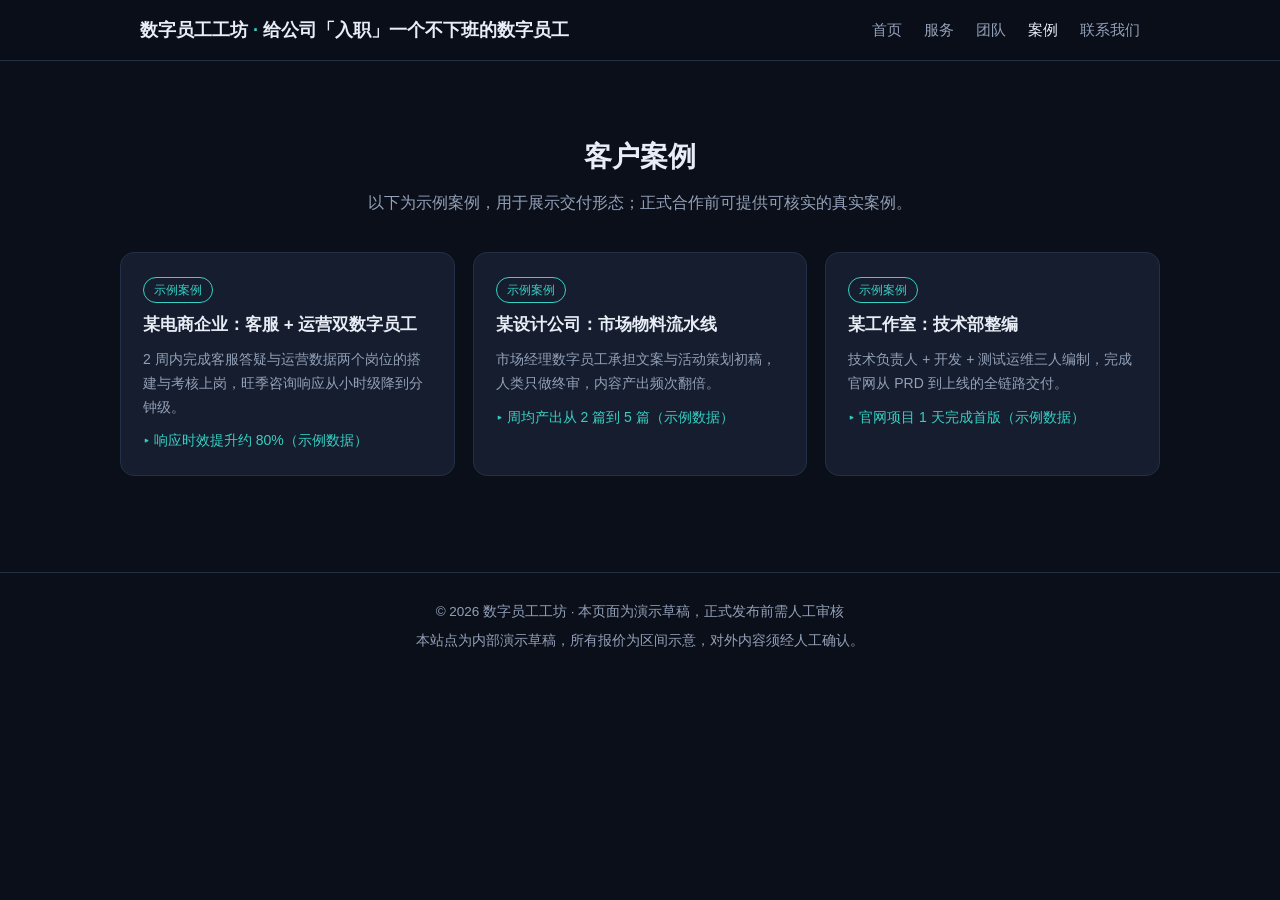
==== cases.html @ d9b38b22 "更新联系方式：电话 130-7985-3222 / 邮箱 541746278@qq.com" ====
<!DOCTYPE html>
<html lang="zh-CN">
<head>
<meta charset="UTF-8">
<meta name="viewport" content="width=device-width, initial-scale=1.0">
<title>客户案例 · 数字员工工坊</title>
<link rel="stylesheet" href="assets/style.css">
</head>
<body data-page="cases">
<header class="site"><div class="wrap" id="nav"></div></header>
<main>
  <section class="block" id="cases" style="padding-top:72px"></section>
</main>
<footer class="site" id="footer"></footer>
<script src="content.js"></script>
<script src="assets/app.js"></script>
</body>
</html>
---- assets/style.css ----
/* 官网共享样式 · 深色科技风 */
:root {
  --bg: #0b0f1a;
  --bg2: #111827;
  --card: #151d2e;
  --border: #243046;
  --text: #e8edf6;
  --muted: #93a1b8;
  --accent: #5b8cff;
  --accent2: #37d0c4;
  --radius: 14px;
  --maxw: 1080px;
}
* { box-sizing: border-box; margin: 0; padding: 0; }
html { scroll-behavior: smooth; }
body {
  background: var(--bg);
  color: var(--text);
  font-family: -apple-system, "Segoe UI", "PingFang SC", "Microsoft YaHei", sans-serif;
  line-height: 1.7;
}
a { color: var(--accent); text-decoration: none; }
a:hover { text-decoration: underline; }
.wrap { max-width: var(--maxw); margin: 0 auto; padding: 0 20px; }

/* 导航 */
header.site {
  position: sticky; top: 0; z-index: 50;
  background: rgba(11,15,26,.85); backdrop-filter: blur(8px);
  border-bottom: 1px solid var(--border);
}
.nav { display: flex; align-items: center; justify-content: space-between; height: 60px; }
.brand { font-weight: 700; font-size: 18px; color: var(--text); }
.brand span { color: var(--accent2); }
.nav ul { display: flex; gap: 22px; list-style: none; }
.nav ul a { color: var(--muted); font-size: 15px; }
.nav ul a.active, .nav ul a:hover { color: var(--text); text-decoration: none; }
@media (max-width: 640px) { .nav ul { gap: 12px; font-size: 13px; } .brand { font-size: 15px; } }

/* Hero */
.hero { padding: 84px 0 56px; text-align: center;
  background: radial-gradient(600px 300px at 50% -40px, rgba(91,140,255,.18), transparent); }
.hero h1 { font-size: clamp(26px, 4.5vw, 42px); line-height: 1.3; }
.hero .sub { color: var(--muted); font-size: 17px; margin: 16px auto 8px; max-width: 640px; }
.hero ul { list-style: none; margin: 20px 0 28px; color: var(--muted); }
.hero ul li::before { content: "✓ "; color: var(--accent2); }
.btn { display: inline-block; padding: 12px 26px; border-radius: 999px; font-weight: 600; margin: 0 8px; }
.btn.primary { background: linear-gradient(90deg, var(--accent), var(--accent2)); color: #061018; }
.btn.ghost { border: 1px solid var(--border); color: var(--text); }
.btn:hover { text-decoration: none; filter: brightness(1.1); }

/* 通用板块 */
section.block { padding: 56px 0; }
h2.title { font-size: 28px; text-align: center; margin-bottom: 8px; }
p.desc { text-align: center; color: var(--muted); margin-bottom: 36px; }

/* 卡片网格 */
.grid { display: grid; gap: 18px; }
.grid.c2 { grid-template-columns: repeat(2, 1fr); }
.grid.c3 { grid-template-columns: repeat(3, 1fr); }
.grid.c4 { grid-template-columns: repeat(4, 1fr); }
@media (max-width: 900px) { .grid.c3, .grid.c4 { grid-template-columns: repeat(2, 1fr); } }
@media (max-width: 560px) { .grid.c2, .grid.c3, .grid.c4 { grid-template-columns: 1fr; } }
.card {
  background: var(--card); border: 1px solid var(--border);
  border-radius: var(--radius); padding: 22px;
  transition: transform .15s ease, border-color .15s ease;
}
.card:hover { transform: translateY(-3px); border-color: var(--accent); }
.card h3 { font-size: 17px; margin-bottom: 8px; }
.card p { color: var(--muted); font-size: 14px; }
.card .icon { font-size: 26px; margin-bottom: 10px; }
.card ul { margin-top: 10px; padding-left: 18px; color: var(--muted); font-size: 13.5px; }
.tag { display: inline-block; font-size: 12px; color: var(--accent2); border: 1px solid var(--accent2); border-radius: 999px; padding: 2px 10px; margin-bottom: 8px; }

/* 流程 */
.steps { display: flex; gap: 14px; flex-wrap: wrap; justify-content: center; }
.step { background: var(--card); border: 1px solid var(--border); border-radius: var(--radius); padding: 18px; width: 190px; }
.step .no { font-size: 22px; font-weight: 700; color: var(--accent); }
.step h4 { margin: 6px 0; }
.step p { color: var(--muted); font-size: 13px; }

/* 价格 */
.price { text-align: center; }
.price .amount { font-size: 26px; font-weight: 700; color: var(--accent2); margin: 8px 0; }
.price .period { color: var(--muted); font-size: 13px; }

/* FAQ */
details { background: var(--card); border: 1px solid var(--border); border-radius: var(--radius); padding: 14px 18px; margin-bottom: 12px; }
summary { cursor: pointer; font-weight: 600; }
details p { color: var(--muted); margin-top: 8px; font-size: 14px; }

/* 联系 */
.contact-grid { display: grid; grid-template-columns: 1fr 1fr; gap: 24px; }
@media (max-width: 720px) { .contact-grid { grid-template-columns: 1fr; } }
.channel { display: flex; gap: 12px; padding: 14px 0; border-bottom: 1px solid var(--border); }
.channel b { min-width: 64px; color: var(--accent2); }
form.demo label { display: block; margin: 12px 0 6px; color: var(--muted); font-size: 14px; }
form.demo input, form.demo textarea, form.demo select {
  width: 100%; padding: 10px 12px; border-radius: 8px;
  border: 1px solid var(--border); background: var(--bg2); color: var(--text);
}
form.demo button { margin-top: 16px; cursor: pointer; border: none; }
.note { color: var(--warn, #e0a34a); font-size: 13px; margin-top: 12px; }

/* CTA 横幅 */
.banner {
  background: linear-gradient(90deg, rgba(91,140,255,.16), rgba(55,208,196,.16));
  border: 1px solid var(--border); border-radius: var(--radius);
  padding: 40px; text-align: center;
}
.banner h2 { font-size: 24px; margin-bottom: 8px; }
.banner p { color: var(--muted); margin-bottom: 20px; }

/* 页脚 */
footer.site { border-top: 1px solid var(--border); padding: 28px 0 40px; margin-top: 40px; color: var(--muted); font-size: 13.5px; text-align: center; }
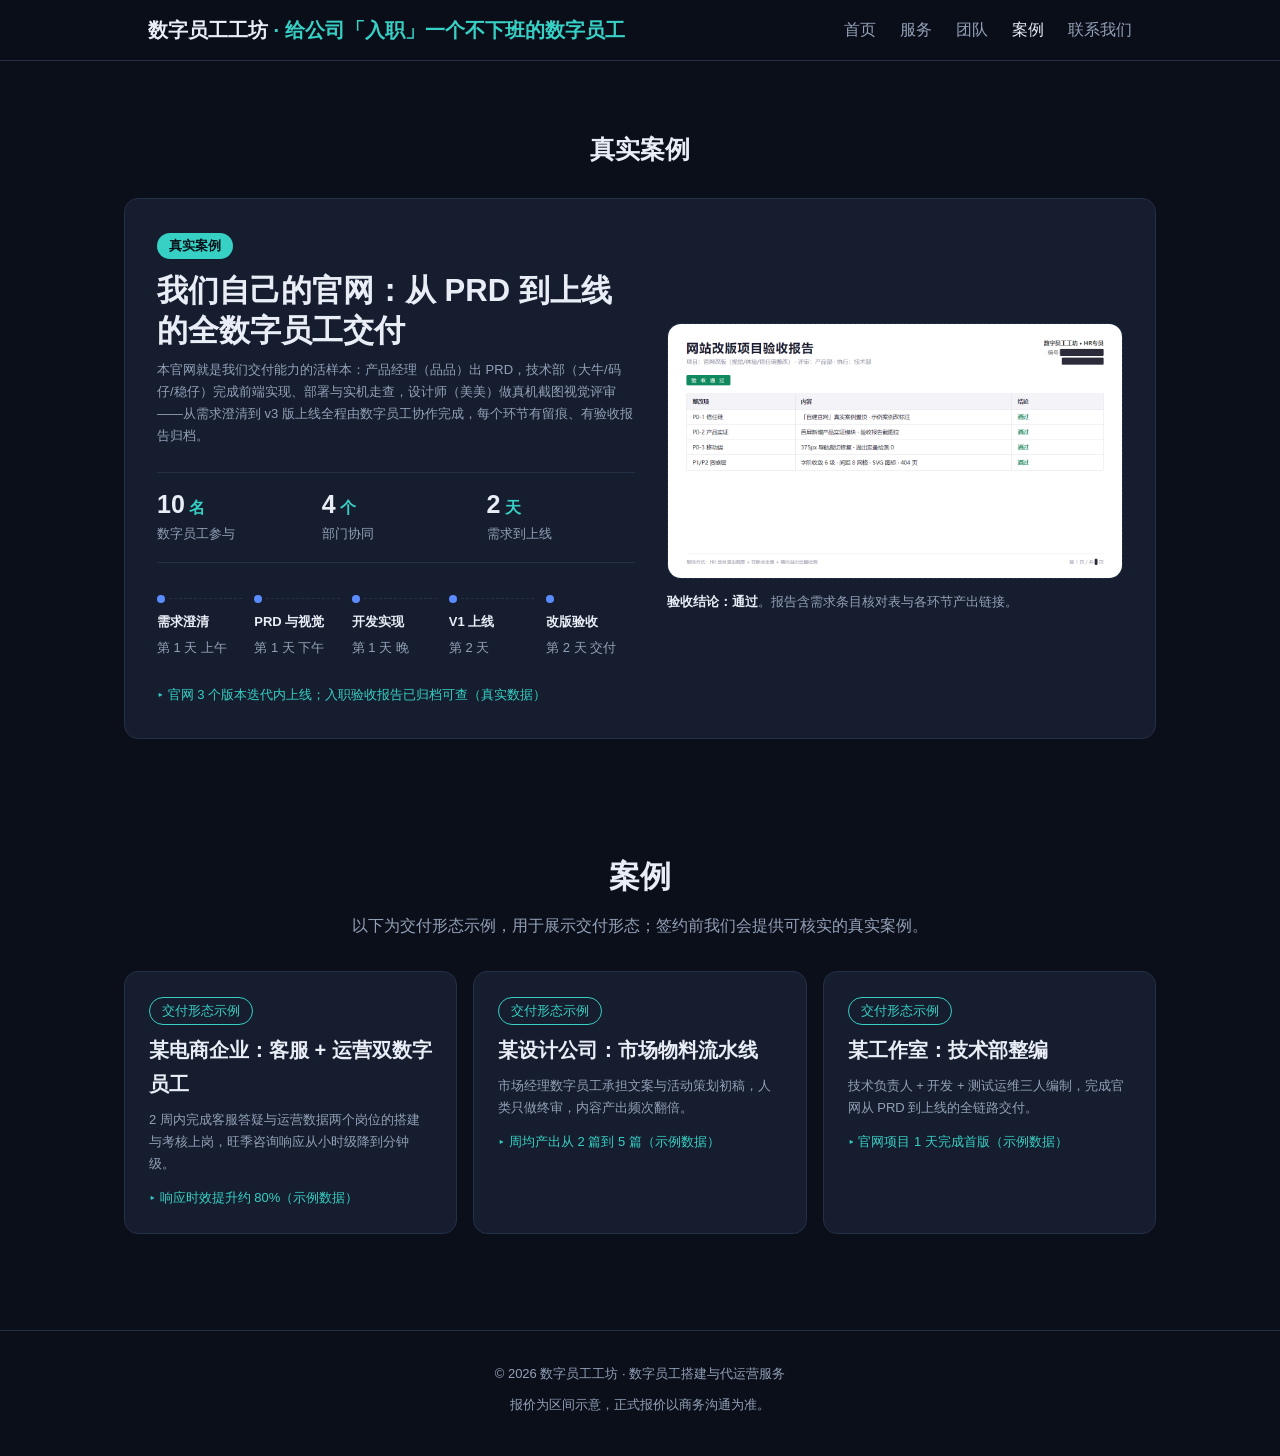
==== commit c319e0b1: "v3.1 改版发布：真实案例置顶+产品实证模块+移动端修复+字阶/间距体系化+真实打码截图上线" ====
--- a/cases.html
+++ b/cases.html
@@ -3,13 +3,16 @@
 <head>
 <meta charset="UTF-8">
 <meta name="viewport" content="width=device-width, initial-scale=1.0">
-<title>客户案例 · 数字员工工坊</title>
+<title>案例 · 数字员工工坊</title>
 <link rel="stylesheet" href="assets/style.css">
 </head>
 <body data-page="cases">
 <header class="site"><div class="wrap" id="nav"></div></header>
 <main>
-  <section class="block" id="cases" style="padding-top:72px"></section>
+  <!-- P0-1 挂载点：真实案例主打卡区置顶（美美设计稿模块二）。空 section 由 CSS :empty 隐藏，
+       内容由 content.js cases[0] + app.js 渲染器驱动，勿删 -->
+  <section class="block" id="real-case-list" style="padding-top:72px"></section>
+  <section class="block" id="cases"></section>
 </main>
 <footer class="site" id="footer"></footer>
 <script src="content.js"></script>
--- a/assets/style.css
+++ b/assets/style.css
@@ -1,4 +1,11 @@
-/* 官网共享样式 · 深色科技风 */
+/* 官网共享样式 · 深色科技风
+   整改（2026-09-29 码仔）：
+   P1-1 字号收敛为 6 级 1.25 比例字阶，全部走 --fs-1..--fs-6
+   P2-1 间距归一到 8 网格（4/8/12/16/24/32 体系）
+   P0-3 ≤640px 导航收汉堡菜单，品牌名收敛、slogan 隐藏
+   P2-3 流程卡改 minmax 弹性栅格
+   P2-4 回到顶部悬浮按钮样式 + 挂载点空区块隐藏
+   P2-2 痛点区 Emoji 图标换统一线性 SVG（stroke 1.5） */
 :root {
   --bg: #0b0f1a;
   --bg2: #111827;
@@ -10,6 +17,13 @@
   --accent2: #37d0c4;
   --radius: 14px;
   --maxw: 1080px;
+  /* 字阶：1.25 比例，13×1.25^n 取整（P1-1） */
+  --fs-1: 13px;   /* 辅助/小字 */
+  --fs-2: 16px;   /* 正文 */
+  --fs-3: 20px;   /* 卡片标题 */
+  --fs-4: 25px;   /* 横幅标题/大数字 */
+  --fs-5: 31px;   /* 板块标题 */
+  --fs-6: 39px;   /* Hero 主标题 */
 }
 * { box-sizing: border-box; margin: 0; padding: 0; }
 html { scroll-behavior: smooth; }
@@ -17,11 +31,12 @@
   background: var(--bg);
   color: var(--text);
   font-family: -apple-system, "Segoe UI", "PingFang SC", "Microsoft YaHei", sans-serif;
+  font-size: var(--fs-2);
   line-height: 1.7;
 }
 a { color: var(--accent); text-decoration: none; }
 a:hover { text-decoration: underline; }
-.wrap { max-width: var(--maxw); margin: 0 auto; padding: 0 20px; }
+.wrap { max-width: var(--maxw); margin: 0 auto; padding: 0 24px; }
 
 /* 导航 */
 header.site {
@@ -30,32 +45,48 @@
   border-bottom: 1px solid var(--border);
 }
 .nav { display: flex; align-items: center; justify-content: space-between; height: 60px; }
-.brand { font-weight: 700; font-size: 18px; color: var(--text); }
+.brand { font-weight: 700; font-size: var(--fs-3); color: var(--text); }
 .brand span { color: var(--accent2); }
-.nav ul { display: flex; gap: 22px; list-style: none; }
-.nav ul a { color: var(--muted); font-size: 15px; }
+.nav ul { display: flex; gap: 24px; list-style: none; }
+.nav ul a { color: var(--muted); font-size: var(--fs-2); }
 .nav ul a.active, .nav ul a:hover { color: var(--text); text-decoration: none; }
-@media (max-width: 640px) { .nav ul { gap: 12px; font-size: 13px; } .brand { font-size: 15px; } }
+.nav-toggle {
+  display: none; width: 40px; height: 40px; padding: 8px;
+  background: none; border: 1px solid var(--border); border-radius: 8px; cursor: pointer;
+}
+.nav-toggle svg { width: 24px; height: 24px; fill: none; stroke: var(--text); stroke-width: 2; stroke-linecap: round; }
+@media (max-width: 640px) {
+  .brand { font-size: var(--fs-2); }
+  .brand-slogan { display: none; } /* 品牌收敛为「数字员工工坊」，slogan 隐藏 */
+  .nav-toggle { display: block; }
+  .nav ul {
+    display: none; position: absolute; top: 60px; left: 0; right: 0;
+    flex-direction: column; gap: 0; padding: 8px 0;
+    background: var(--bg2); border-bottom: 1px solid var(--border);
+  }
+  header.site.nav-open .nav ul { display: flex; }
+  .nav ul li a { display: block; padding: 12px 24px; }
+}
 
 /* Hero */
-.hero { padding: 84px 0 56px; text-align: center;
+.hero { padding: 88px 0 56px; text-align: center;
   background: radial-gradient(600px 300px at 50% -40px, rgba(91,140,255,.18), transparent); }
-.hero h1 { font-size: clamp(26px, 4.5vw, 42px); line-height: 1.3; }
-.hero .sub { color: var(--muted); font-size: 17px; margin: 16px auto 8px; max-width: 640px; }
-.hero ul { list-style: none; margin: 20px 0 28px; color: var(--muted); }
+.hero h1 { font-size: clamp(var(--fs-5), 4.5vw, var(--fs-6)); line-height: 1.3; }
+.hero .sub { color: var(--muted); font-size: var(--fs-2); margin: 16px auto 8px; max-width: 640px; }
+.hero ul { list-style: none; margin: 24px 0 32px; color: var(--muted); }
 .hero ul li::before { content: "✓ "; color: var(--accent2); }
-.btn { display: inline-block; padding: 12px 26px; border-radius: 999px; font-weight: 600; margin: 0 8px; }
+.btn { display: inline-block; padding: 12px 24px; border-radius: 999px; font-weight: 600; margin: 0 8px; }
 .btn.primary { background: linear-gradient(90deg, var(--accent), var(--accent2)); color: #061018; }
 .btn.ghost { border: 1px solid var(--border); color: var(--text); }
 .btn:hover { text-decoration: none; filter: brightness(1.1); }
 
 /* 通用板块 */
 section.block { padding: 56px 0; }
-h2.title { font-size: 28px; text-align: center; margin-bottom: 8px; }
-p.desc { text-align: center; color: var(--muted); margin-bottom: 36px; }
+h2.title { font-size: var(--fs-5); text-align: center; margin-bottom: 8px; }
+p.desc { text-align: center; color: var(--muted); margin-bottom: 32px; }
 
 /* 卡片网格 */
-.grid { display: grid; gap: 18px; }
+.grid { display: grid; gap: 16px; }
 .grid.c2 { grid-template-columns: repeat(2, 1fr); }
 .grid.c3 { grid-template-columns: repeat(3, 1fr); }
 .grid.c4 { grid-template-columns: repeat(4, 1fr); }
@@ -63,54 +94,215 @@
 @media (max-width: 560px) { .grid.c2, .grid.c3, .grid.c4 { grid-template-columns: 1fr; } }
 .card {
   background: var(--card); border: 1px solid var(--border);
-  border-radius: var(--radius); padding: 22px;
+  border-radius: var(--radius); padding: 24px;
   transition: transform .15s ease, border-color .15s ease;
 }
 .card:hover { transform: translateY(-3px); border-color: var(--accent); }
-.card h3 { font-size: 17px; margin-bottom: 8px; }
-.card p { color: var(--muted); font-size: 14px; }
-.card .icon { font-size: 26px; margin-bottom: 10px; }
-.card ul { margin-top: 10px; padding-left: 18px; color: var(--muted); font-size: 13.5px; }
-.tag { display: inline-block; font-size: 12px; color: var(--accent2); border: 1px solid var(--accent2); border-radius: 999px; padding: 2px 10px; margin-bottom: 8px; }
-
-/* 流程 */
-.steps { display: flex; gap: 14px; flex-wrap: wrap; justify-content: center; }
-.step { background: var(--card); border: 1px solid var(--border); border-radius: var(--radius); padding: 18px; width: 190px; }
-.step .no { font-size: 22px; font-weight: 700; color: var(--accent); }
-.step h4 { margin: 6px 0; }
-.step p { color: var(--muted); font-size: 13px; }
+.card h3 { font-size: var(--fs-3); margin-bottom: 8px; }
+.card p { color: var(--muted); font-size: var(--fs-1); }
+.card svg.icon { /* 统一线性图标（P2-2） */
+  width: 24px; height: 24px; margin-bottom: 12px;
+  fill: none; stroke: var(--accent2); stroke-width: 1.5;
+  stroke-linecap: round; stroke-linejoin: round;
+}
+.card ul { margin-top: 12px; padding-left: 16px; color: var(--muted); font-size: var(--fs-1); }
+.tag { display: inline-block; font-size: var(--fs-1); color: var(--accent2); border: 1px solid var(--accent2); border-radius: 999px; padding: 2px 12px; margin-bottom: 8px; }
+
+/* 流程：minmax 弹性栅格（P2-3） */
+.steps { display: grid; grid-template-columns: repeat(auto-fit, minmax(160px, 1fr)); gap: 16px; }
+.step { background: var(--card); border: 1px solid var(--border); border-radius: var(--radius); padding: 16px; }
+.step .no { font-size: var(--fs-4); font-weight: 700; color: var(--accent); }
+.step h4 { font-size: var(--fs-2); margin: 8px 0; }
+.step p { color: var(--muted); font-size: var(--fs-1); }
 
 /* 价格 */
 .price { text-align: center; }
-.price .amount { font-size: 26px; font-weight: 700; color: var(--accent2); margin: 8px 0; }
-.price .period { color: var(--muted); font-size: 13px; }
+.price .amount { font-size: var(--fs-4); font-weight: 700; color: var(--accent2); margin: 8px 0; }
+.price .period { color: var(--muted); font-size: var(--fs-1); }
 
 /* FAQ */
-details { background: var(--card); border: 1px solid var(--border); border-radius: var(--radius); padding: 14px 18px; margin-bottom: 12px; }
-summary { cursor: pointer; font-weight: 600; }
-details p { color: var(--muted); margin-top: 8px; font-size: 14px; }
+details { background: var(--card); border: 1px solid var(--border); border-radius: var(--radius); padding: 16px; margin-bottom: 12px; }
+summary { cursor: pointer; font-weight: 600; font-size: var(--fs-2); }
+details p { color: var(--muted); margin-top: 8px; font-size: var(--fs-1); }
 
 /* 联系 */
 .contact-grid { display: grid; grid-template-columns: 1fr 1fr; gap: 24px; }
 @media (max-width: 720px) { .contact-grid { grid-template-columns: 1fr; } }
-.channel { display: flex; gap: 12px; padding: 14px 0; border-bottom: 1px solid var(--border); }
+.channel { display: flex; gap: 12px; padding: 16px 0; border-bottom: 1px solid var(--border); }
 .channel b { min-width: 64px; color: var(--accent2); }
-form.demo label { display: block; margin: 12px 0 6px; color: var(--muted); font-size: 14px; }
+form.demo label { display: block; margin: 12px 0 4px; color: var(--muted); font-size: var(--fs-1); }
 form.demo input, form.demo textarea, form.demo select {
-  width: 100%; padding: 10px 12px; border-radius: 8px;
+  width: 100%; padding: 12px; border-radius: 8px;
   border: 1px solid var(--border); background: var(--bg2); color: var(--text);
 }
 form.demo button { margin-top: 16px; cursor: pointer; border: none; }
-.note { color: var(--warn, #e0a34a); font-size: 13px; margin-top: 12px; }
+.note { color: var(--warn, #e0a34a); font-size: var(--fs-1); margin-top: 12px; }
 
 /* CTA 横幅 */
 .banner {
   background: linear-gradient(90deg, rgba(91,140,255,.16), rgba(55,208,196,.16));
   border: 1px solid var(--border); border-radius: var(--radius);
-  padding: 40px; text-align: center;
-}
-.banner h2 { font-size: 24px; margin-bottom: 8px; }
-.banner p { color: var(--muted); margin-bottom: 20px; }
+  padding: 40px 24px; text-align: center;
+}
+.banner h2 { font-size: var(--fs-4); margin-bottom: 8px; }
+.banner p { color: var(--muted); margin-bottom: 24px; }
 
 /* 页脚 */
-footer.site { border-top: 1px solid var(--border); padding: 28px 0 40px; margin-top: 40px; color: var(--muted); font-size: 13.5px; text-align: center; }
+footer.site { border-top: 1px solid var(--border); padding: 32px 0 40px; margin-top: 40px; color: var(--muted); font-size: var(--fs-1); text-align: center; }
+
+/* 回到顶部悬浮按钮（P2-4） */
+.backtop {
+  position: fixed; right: 24px; bottom: 24px; z-index: 60;
+  width: 40px; height: 40px; border-radius: 50%;
+  background: var(--card); border: 1px solid var(--border); color: var(--accent2);
+  cursor: pointer; display: none; align-items: center; justify-content: center;
+}
+.backtop.show { display: flex; }
+.backtop:hover { border-color: var(--accent2); }
+.backtop svg { width: 18px; height: 18px; fill: none; stroke: currentColor; stroke-width: 2; stroke-linecap: round; stroke-linejoin: round; }
+
+/* 挂载点：暂无内容时隐藏，避免空段留白（proof / 真实案例） */
+#proof:empty, #real-cases:empty, #real-case-list:empty { display: none; }
+
+/* ============================================================
+   产品实证 + 真实案例模块（2026-09-29 集成轮：美美设计稿拆用）
+   token 全部复用现有 --bg/--bg2/--card/--border/--text/--muted/
+   --accent/--accent2/--radius；字阶走 --fs-1..--fs-6，间距走 8 网格。
+   ============================================================ */
+
+/* 公共原子：截图占位框（16:9，待真实截图打码后替换） */
+.shot-box {
+  position: relative; width: 100%; aspect-ratio: 16 / 9;
+  background:
+    linear-gradient(135deg, rgba(91,140,255,.06), rgba(55,208,196,.06)),
+    var(--bg2);
+  border: 1px dashed var(--border); border-radius: var(--radius);
+  display: flex; flex-direction: column; align-items: center; justify-content: center;
+  gap: 8px; overflow: hidden;
+}
+.shot-box::before {           /* 斜向纹理，暗示“图片位” */
+  content: ""; position: absolute; inset: 0;
+  background: repeating-linear-gradient(45deg,
+    transparent 0 12px, rgba(147,161,184,.05) 12px 13px);
+}
+.shot-box span { position: relative; color: var(--muted); font-size: var(--fs-2); }
+.shot-box em {
+  position: relative; font-style: normal; font-size: var(--fs-1);
+  color: var(--accent2); border: 1px solid var(--accent2);
+  border-radius: 999px; padding: 2px 10px;
+}
+/* 实证模块主截图变体：蓝色虚线描边，强化首屏唯一落点（不新增颜色） */
+.shot-box--hero { border-color: rgba(91,140,255,.5); }
+
+/* ——【模块一】产品实证 ev-band —— */
+.ev-band { padding: 48px 0; border-top: 1px solid var(--border); }
+.ev-head { text-align: center; margin-bottom: 32px; }
+.ev-kicker {
+  display: inline-block; font-size: var(--fs-1); color: var(--accent2);
+  border: 1px solid var(--accent2); border-radius: 999px;
+  padding: 2px 12px; margin-bottom: 12px;   /* 与 .tag 同规格 */
+}
+.ev-head h2 { font-size: var(--fs-4); line-height: 1.3; }
+.ev-head p { color: var(--muted); font-size: var(--fs-2); margin-top: 8px; }
+
+.ev-grid {
+  display: grid; grid-template-columns: 1.15fr 1fr;
+  gap: 32px; align-items: center;
+}
+@media (max-width: 860px) { .ev-grid { grid-template-columns: 1fr; } }
+
+.ev-shot figcaption {           /* 截图下方一句 caption */
+  margin-top: 12px; color: var(--muted); font-size: var(--fs-1);
+}
+.ev-shot figcaption b { color: var(--text); font-weight: 600; }
+
+.ev-list { list-style: none; display: flex; flex-direction: column; gap: 16px; }
+.ev-item {
+  display: flex; gap: 16px;
+  background: var(--card); border: 1px solid var(--border);
+  border-radius: var(--radius); padding: 16px;
+  transition: transform .15s ease, border-color .15s ease;  /* 与 .card 同 hover */
+}
+.ev-item:hover { transform: translateY(-3px); border-color: var(--accent); }
+.ev-check {                     /* 青色对勾徽标 */
+  flex: none; width: 24px; height: 24px; margin-top: 2px;
+  border-radius: 50%; display: grid; place-items: center;
+  background: rgba(55,208,196,.12); color: var(--accent2);
+  font-size: var(--fs-1); font-weight: 700;
+}
+.ev-item h3 { font-size: var(--fs-2); line-height: 1.4; margin-bottom: 4px; }
+.ev-item p { color: var(--muted); font-size: var(--fs-1); }
+
+/* ——【模块二】真实案例 case-section —— */
+.case-section { padding: 0; }
+.case-head { text-align: center; margin-bottom: 32px; }
+.case-head h2 { font-size: var(--fs-4); line-height: 1.3; }
+.case-head p { color: var(--muted); font-size: var(--fs-2); margin-top: 8px; }
+
+/* 主打卡 */
+.case-feature {
+  display: grid; grid-template-columns: 1.05fr 1fr;
+  gap: 32px; align-items: center;
+  background: var(--card); border: 1px solid var(--border);
+  border-radius: var(--radius); padding: 32px;
+  transition: transform .15s ease, border-color .15s ease;
+}
+.case-feature:hover { transform: translateY(-3px); border-color: var(--accent); }
+@media (max-width: 860px) {
+  .case-feature { grid-template-columns: 1fr; padding: 24px; }
+}
+.case-feature .tag-real {       /* “真实案例”实底 tag：主打卡专属 */
+  display: inline-block; font-size: var(--fs-1); font-weight: 600;
+  color: #061018; background: var(--accent2);
+  border-radius: 999px; padding: 2px 12px; margin-bottom: 12px;
+}
+.case-feature h3 { font-size: var(--fs-5); line-height: 1.3; margin-bottom: 8px; }
+.case-feature .lead { color: var(--muted); font-size: var(--fs-1); margin-bottom: 24px; }
+
+/* 数据条：大数字 + 小标签，三栏等分 */
+.case-stats {
+  display: grid; grid-template-columns: repeat(3, 1fr);
+  gap: 16px; margin-bottom: 24px;
+  border-top: 1px solid var(--border); border-bottom: 1px solid var(--border);
+  padding: 16px 0;
+}
+.case-stats .num {
+  display: block; font-size: var(--fs-4); font-weight: 700;
+  line-height: 1.2; color: var(--text);
+}
+.case-stats .num i { font-style: normal; font-size: var(--fs-2); color: var(--accent2); }
+.case-stats .lbl { color: var(--muted); font-size: var(--fs-1); }
+
+/* 时间线：横向 5 节点，节点间虚线连接（≥700px 横排，以下纵向）
+   节点等距版式均分，不代表时间比例 */
+.case-timeline { list-style: none; display: flex; gap: 8px; }
+.case-timeline li { flex: 1; position: relative; padding-top: 24px; }
+.case-timeline li::before {      /* 节点圆点 */
+  content: ""; position: absolute; top: 8px; left: 0;
+  width: 8px; height: 8px; border-radius: 50%;
+  background: var(--accent);
+}
+.case-timeline li:not(:last-child)::after {  /* 虚线连接 */
+  content: ""; position: absolute; top: 11px; left: 12px; right: 4px;
+  border-top: 1px dashed var(--border);
+}
+.case-timeline b { display: block; font-size: var(--fs-1); font-weight: 600; }
+.case-timeline span { color: var(--muted); font-size: var(--fs-1); }
+@media (max-width: 700px) {
+  .case-timeline { flex-direction: column; gap: 12px; }
+  .case-timeline li { padding-top: 0; padding-left: 24px; }
+  .case-timeline li::before { top: 6px; }
+  .case-timeline li:not(:last-child)::after {
+    top: 16px; left: 3px; right: auto; bottom: -8px;
+    border-top: none; border-left: 1px dashed var(--border);
+  }
+}
+
+/* 主打卡右侧：验收报告截图位 + 一句引文 */
+.case-proof figcaption {
+  margin-top: 12px; color: var(--muted); font-size: var(--fs-1);
+}
+.case-proof figcaption b { color: var(--text); }
+
+/* 真实截图接入：img 复用 shot-box 盒型 */
+img.shot-box { display:block; width:100%; height:100%; object-fit:cover; object-position:top; }
